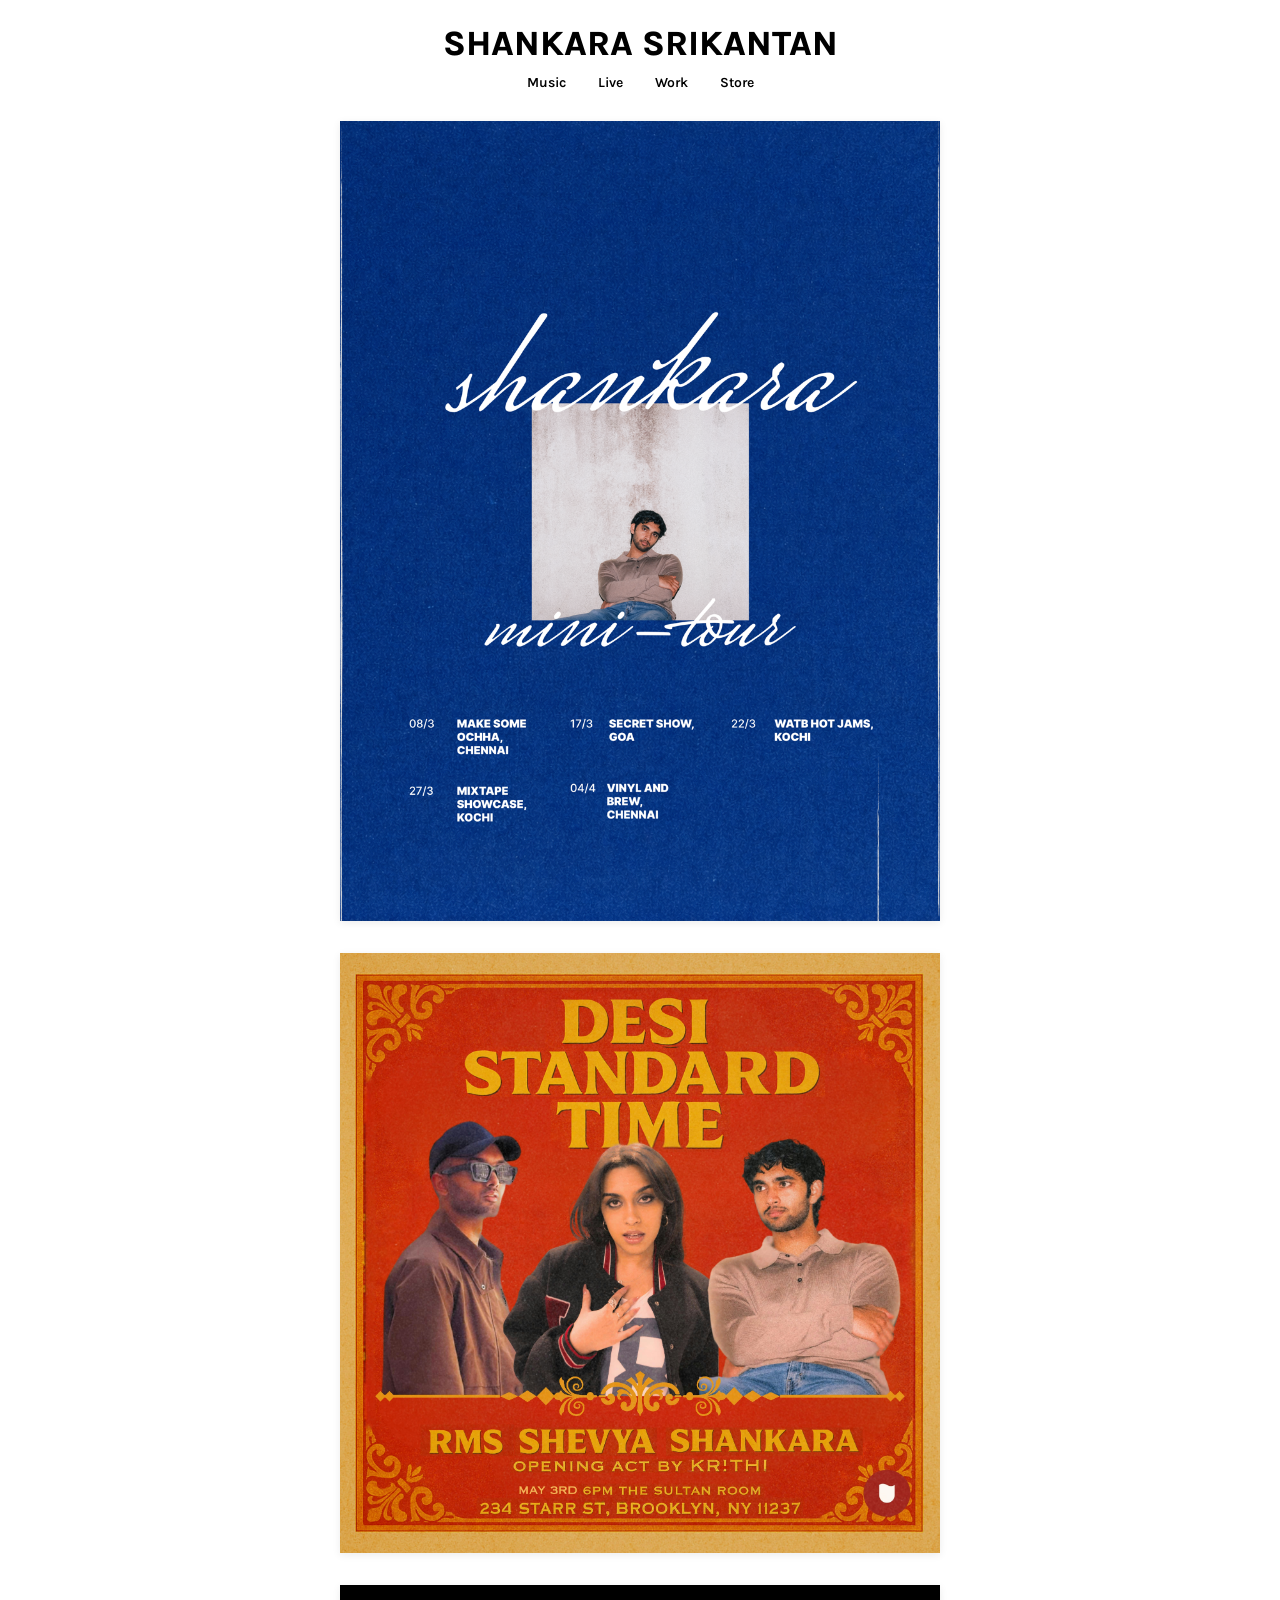
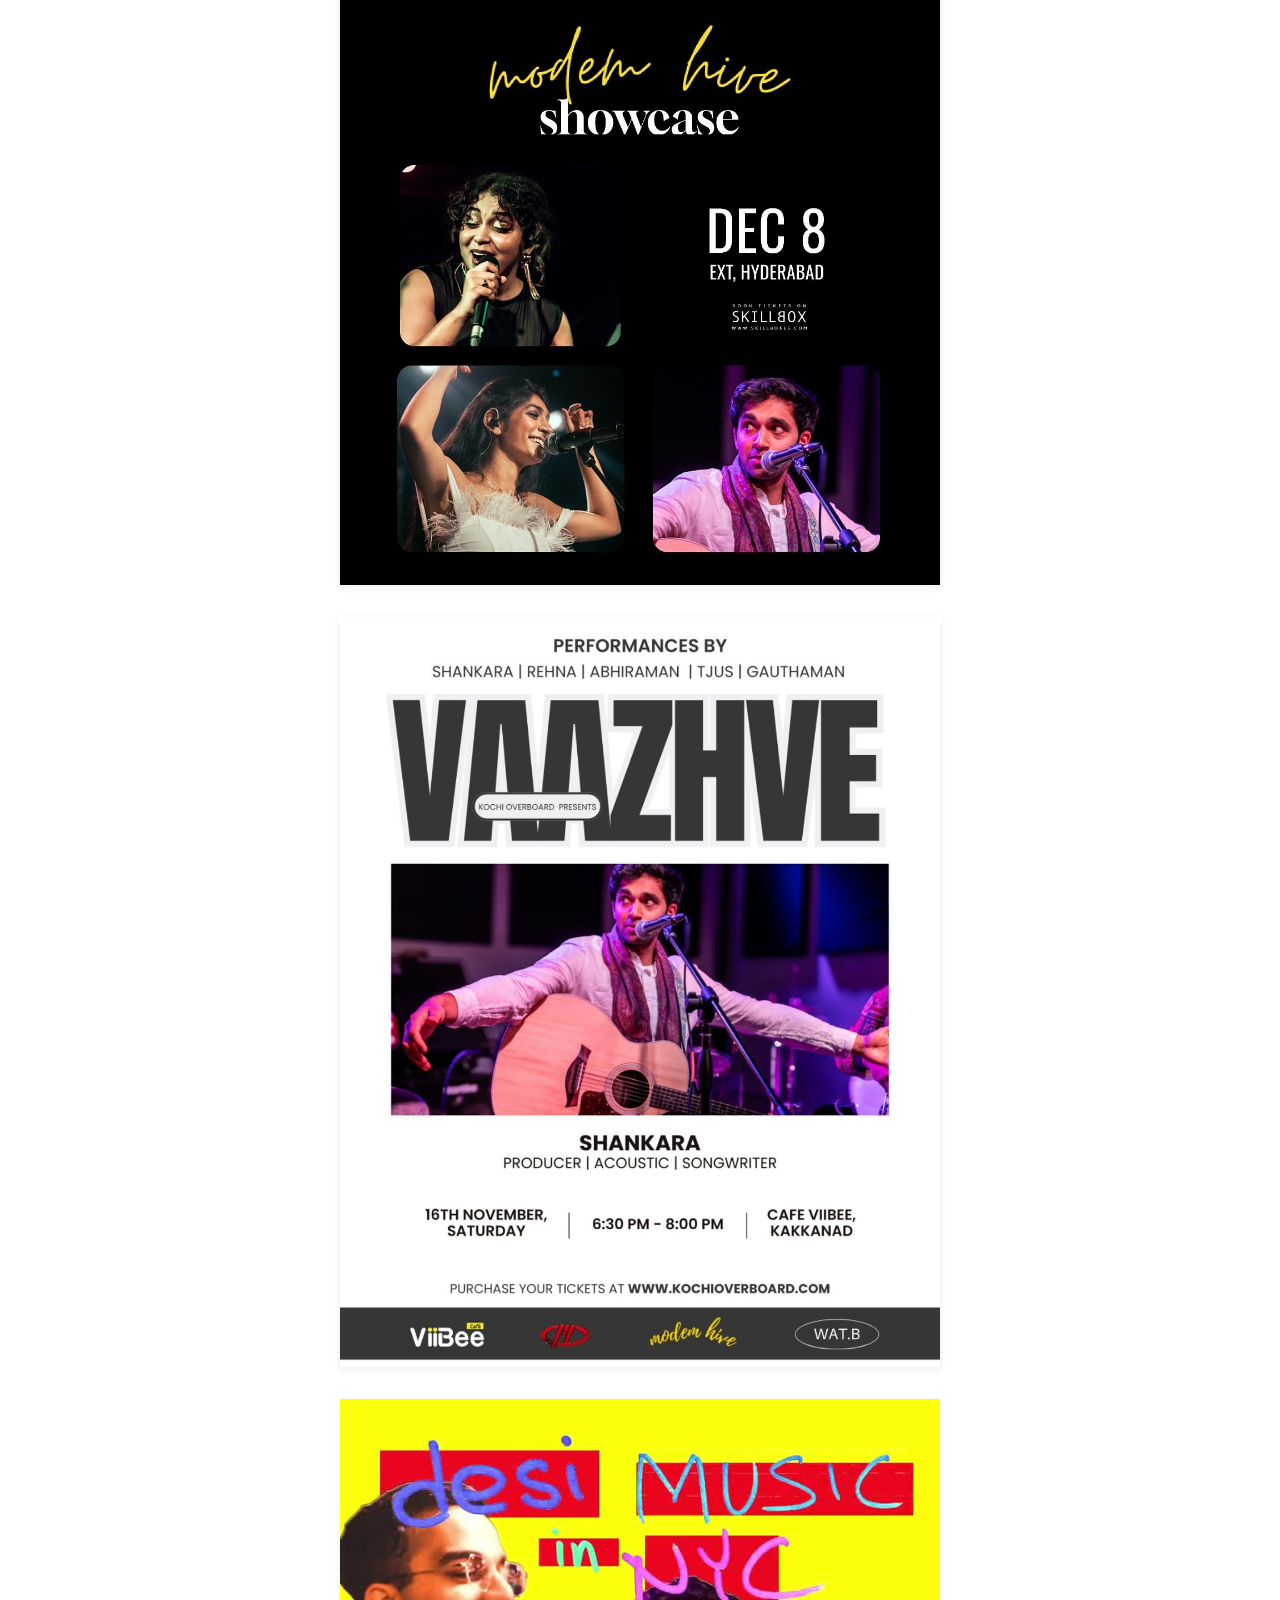
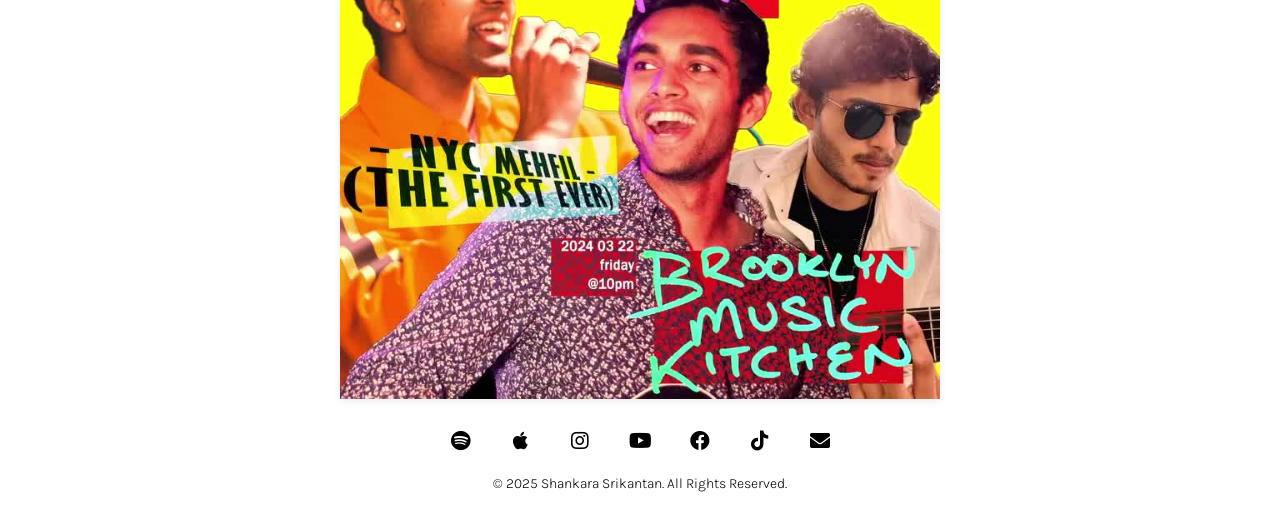
==== live/index.html @ 523572f5 "Major site update: new pages, store items, clean URLs, and media updates - Restructured pages to fol" ====
<!DOCTYPE html>
<html lang="en">
<head>
  <meta charset="UTF-8" />
  <meta name="viewport" content="width=device-width, initial-scale=1.0" />
  <title>Live — Shankara Srikantan</title>
  <meta name="description" content="Live performances and tour posters by Shankara Srikantan">

  <link rel="icon" href="/media/favicon_letters.png" />
  <link rel="stylesheet" href="https://use.fontawesome.com/releases/v5.15.4/css/all.css">
  <link href="https://fonts.googleapis.com/css2?family=Karla:wght@200..800&display=swap" rel="stylesheet">
  <link rel="stylesheet" href="/styles.css" />
</head>

<script>
    async function loadPartial(id, file){
      const res = await fetch(file);
      document.getElementById(id).innerHTML = await res.text();
    }
    loadPartial('header-slot', '/header.html');
    loadPartial('footer-slot', '/footer.html');
  </script>

<body class="page">

    <div id="header-slot"></div>

  <!-- Live Posters -->
  <div class="live-feed">
    <img class="live-poster" src="/media/Shankara India Tour 2026 Poster.png" alt="Shankara India Tour 2026" loading="lazy">
    <img class="live-poster" src="/media/dstposter.jpg" alt="DST" loading="lazy">
    <img class="live-poster" src="/media/modemhive.jpg" alt="Modem Hive" loading="lazy">
    <img class="live-poster" src="/media/vaazhvekochi.jpg" alt="Vaazhve Kochi" loading="lazy">
    <img class="live-poster" src="/media/nycmehfil.jpeg" alt="NYC Mehfil" loading="lazy">
  </div>

  <div id="footer-slot"></div>

</body>
</html>
---- styles.css ----
a {
    color: inherit;
    text-decoration: none;
  }

.logo {
    font-family: 'Karla', sans-serif;
    font-weight: 750;
    font-size: 28px;
  }

.header {
    text-align: center;
}

#sub-logo {
    color: gray;
    font-family: 'Karla', sans-serif;
    font-weight: 400;
    font-size: 16px;
    margin-top: 0;
    padding-top: 5px;
    padding-bottom: 10px;

}

#desktop-logo {
    font-family: 'Karla', sans-serif;
    font-weight: 750;
    font-size: 35px;
    display: none;
    margin-bottom: 0;
    padding-bottom: 0px;

}

#mobile-logo {
    font-family: 'Karla', sans-serif;
    font-weight: 750;
    font-size: 28px;
    padding: 0;
    margin-bottom: 0;
}

/* NEW ✱  NAV  ✱  (just 1 rule)
   ───────────────────────── */
   .nav{
    display:flex;
    justify-content:center;
    gap:2rem;
    font-family:'Karla',sans-serif;
    font-weight:600;
    font-size:14px;
    margin-top:10px;
    margin-bottom:30px;
  }

  /* NEW ✱  HERO / VIDEO  ✱  (2 rules)
   ───────────────────────── */
.hero {
    display:flex;
    justify-content:center;
    /* padding:3rem 1rem; */
    /* padding-top: 1rem;  */
    padding-bottom: 2rem;
    }
.video-wrapper {
    width:100%;
    max-width:800px;
    aspect-ratio:16/9;
    }
.video-wrapper iframe{
    width:100%;
    height:100%;
    border:none;
    /* border-radius:.75rem; */
    }

.footer {
    text-align: center;
    display: flex;
    justify-content: center;
    align-items: center;
    flex-wrap: wrap;
    width: 100%;
    padding: 0;
    /* padding-top: 20px; */
    padding-bottom: 10px;
}

.copyright {
    text-align: center;
    font-family: 'Karla', sans-serif;
    font-weight: 300;
    font-size: 14px;
    padding: 0;
    padding-bottom: 20px;
}

.faw {
    color: black;
    font-size: 16px;
    width: 40px;
    text-decoration: none;
    display: flex;
    justify-content: center;
    align-items: center;
    margin: 0;
    padding: 0;
}

.faw:hover {
    transform: scale(1.1);

}

/* container */
.center {
    display: flex;
    justify-content: center;    
    align-items: center;
}

.grid {
    display: grid;
    grid-template-columns: repeat(3, minmax(0, 1fr));
    max-width: 1000px; /* ← controls total width */
    gap: 8px;
    width: auto;
    margin: 0;
    /* padding: 0; */
    padding-bottom: 2rem;
}

.pics {
    display:block;            /* kills inline baseline */
    width: 100%;
    aspect-ratio: 1 / 1;
    margin: 0;
    padding: 0;
    object-fit:cover;
   }
   
   .pics:hover {
       opacity: 95%;
       cursor: pointer;
     }
   

/* tablet breakpoint */
@media (min-width:600px) {
    .grid {
        grid-template-columns: repeat(3, minmax(0, 1fr));
        gap: 8px;

    }
    .faw {
        width: 60px;
        font-size: 20px;
    }
    #mobile-logo {
        display: none;
    }
    #desktop-logo {
        display: block;
    }
    /* .pics {
        width: 300px;
        height: 300px;
       } */
}

/* desktop breakpoint */
@media (min-width:900px) {
    .grid {
        grid-template-columns: repeat(4, minmax(0, 1fr));
        gap: 8px;
    }
    #mobile-logo {
        display: none;
    }
    #desktop-logo {
        display: block;
    }
    /* .pics {
        width: 300px;
        height: 300px;
       } */
}

.live-feed {
    display: flex;
    flex-direction: column;
    align-items: center;
    gap: 2rem;
    max-width: 800px;
    margin: 0 auto;
    /* padding: 3rem 1rem; */
    padding-bottom: 2rem;
  }
  
  .live-poster {
    width: 100%;
    max-width: 600px;
    /* border-radius: 6px; */
    box-shadow: 0 2px 8px rgba(0,0,0,0.08);
  }
  
  .live-poster:hover {
    transform: scale(1.01);
    transition: 0.2s ease;
  }
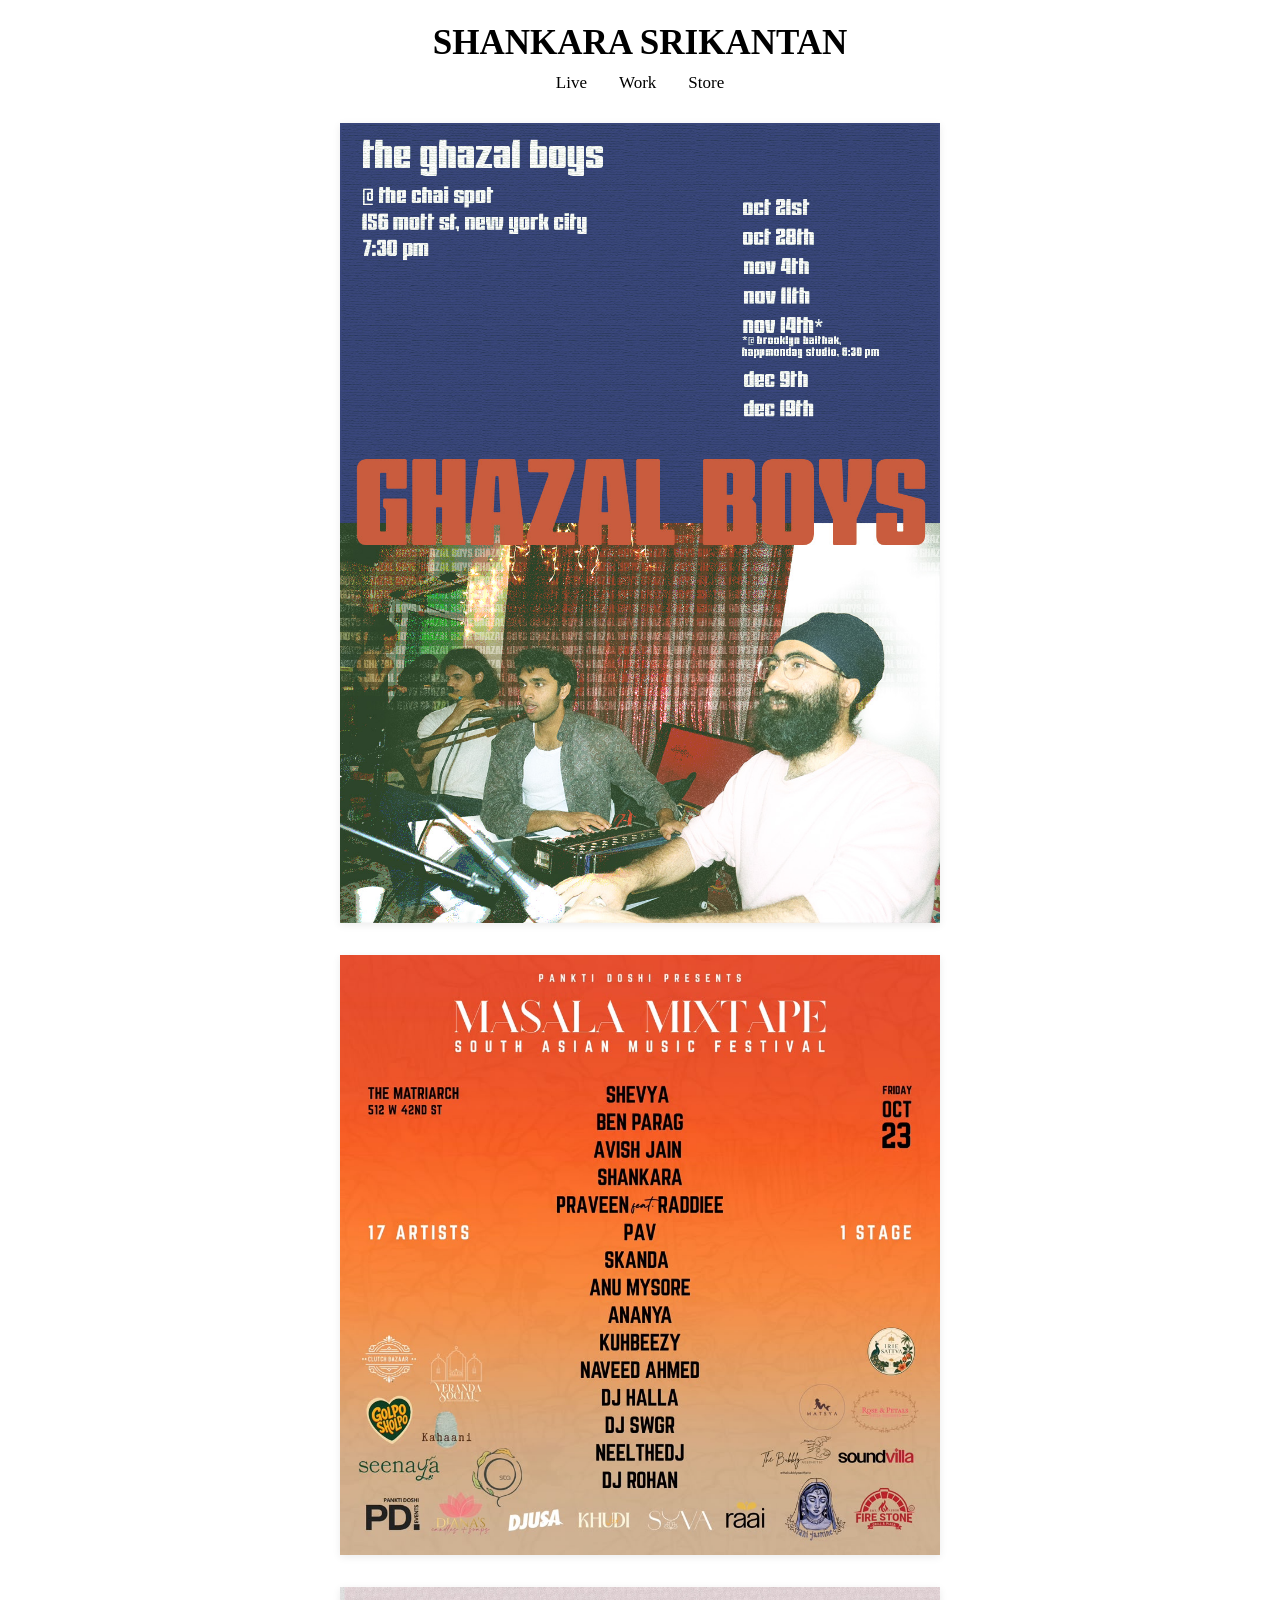
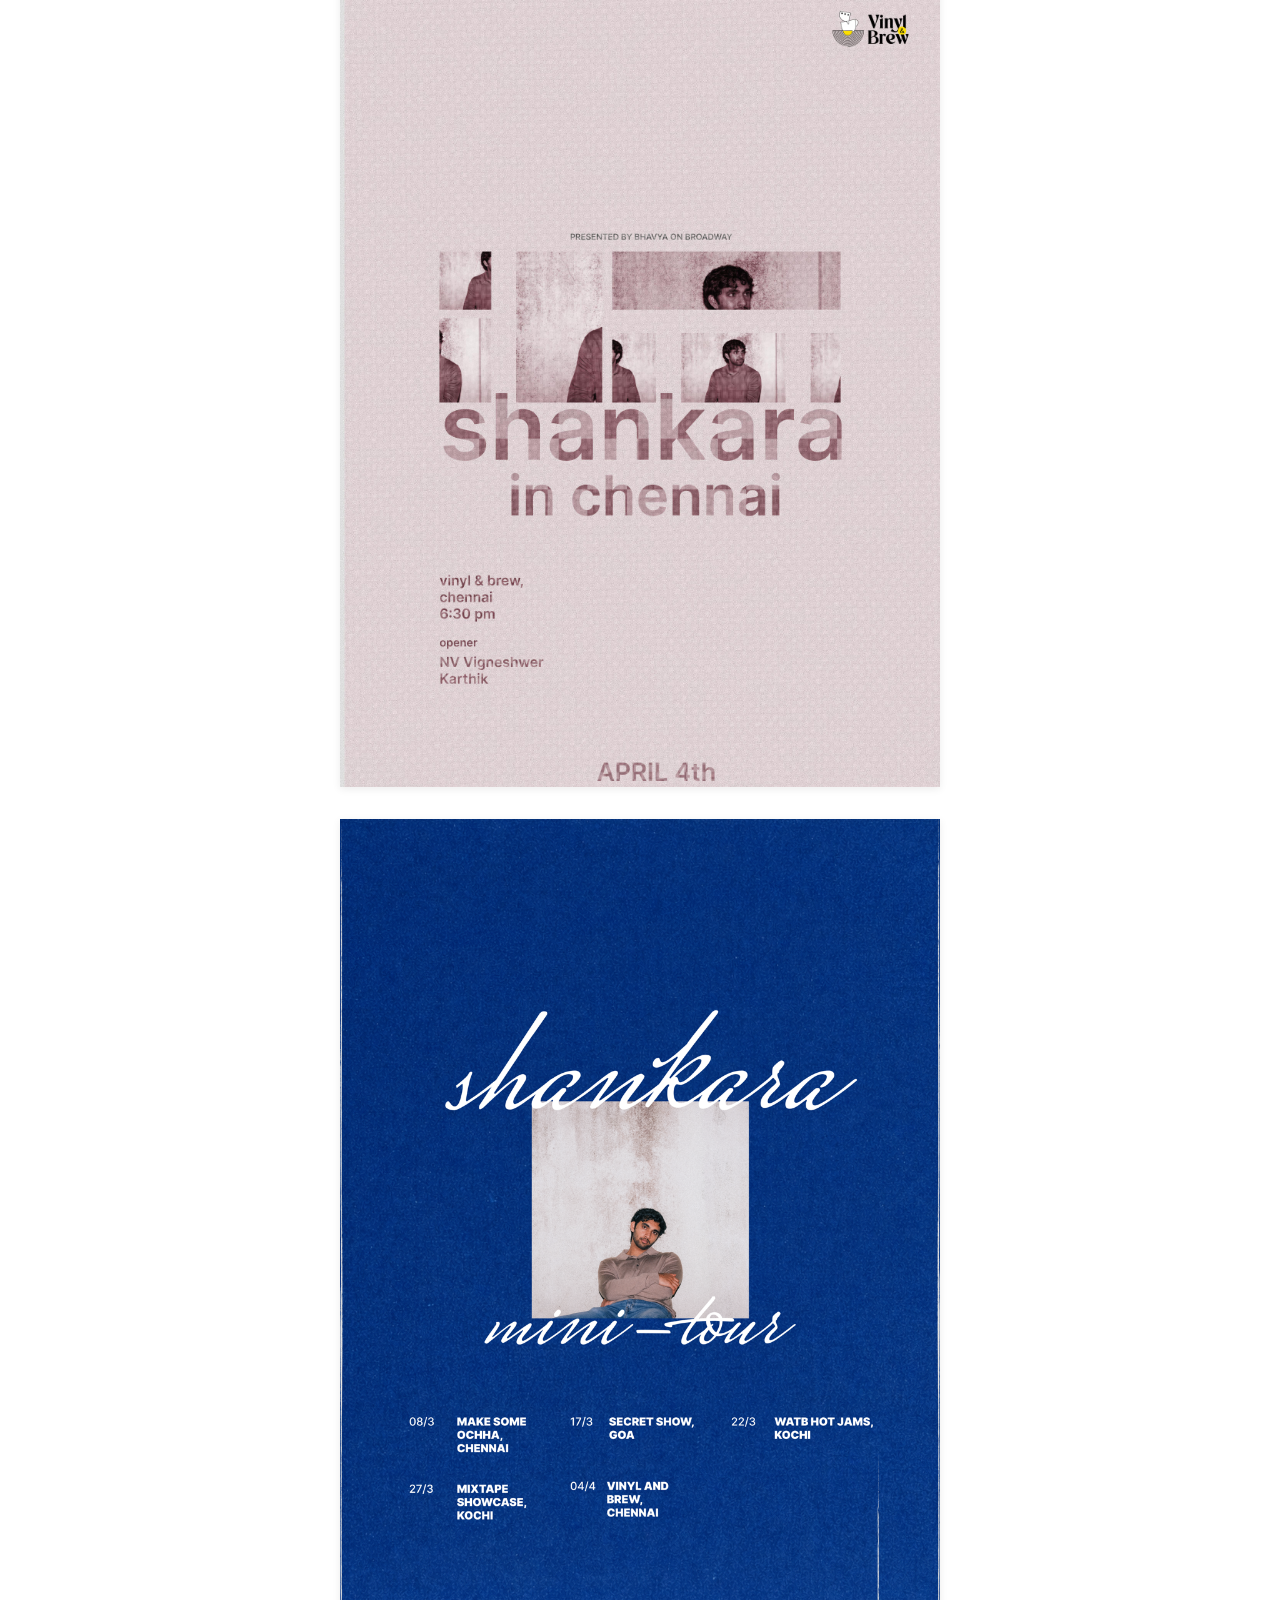
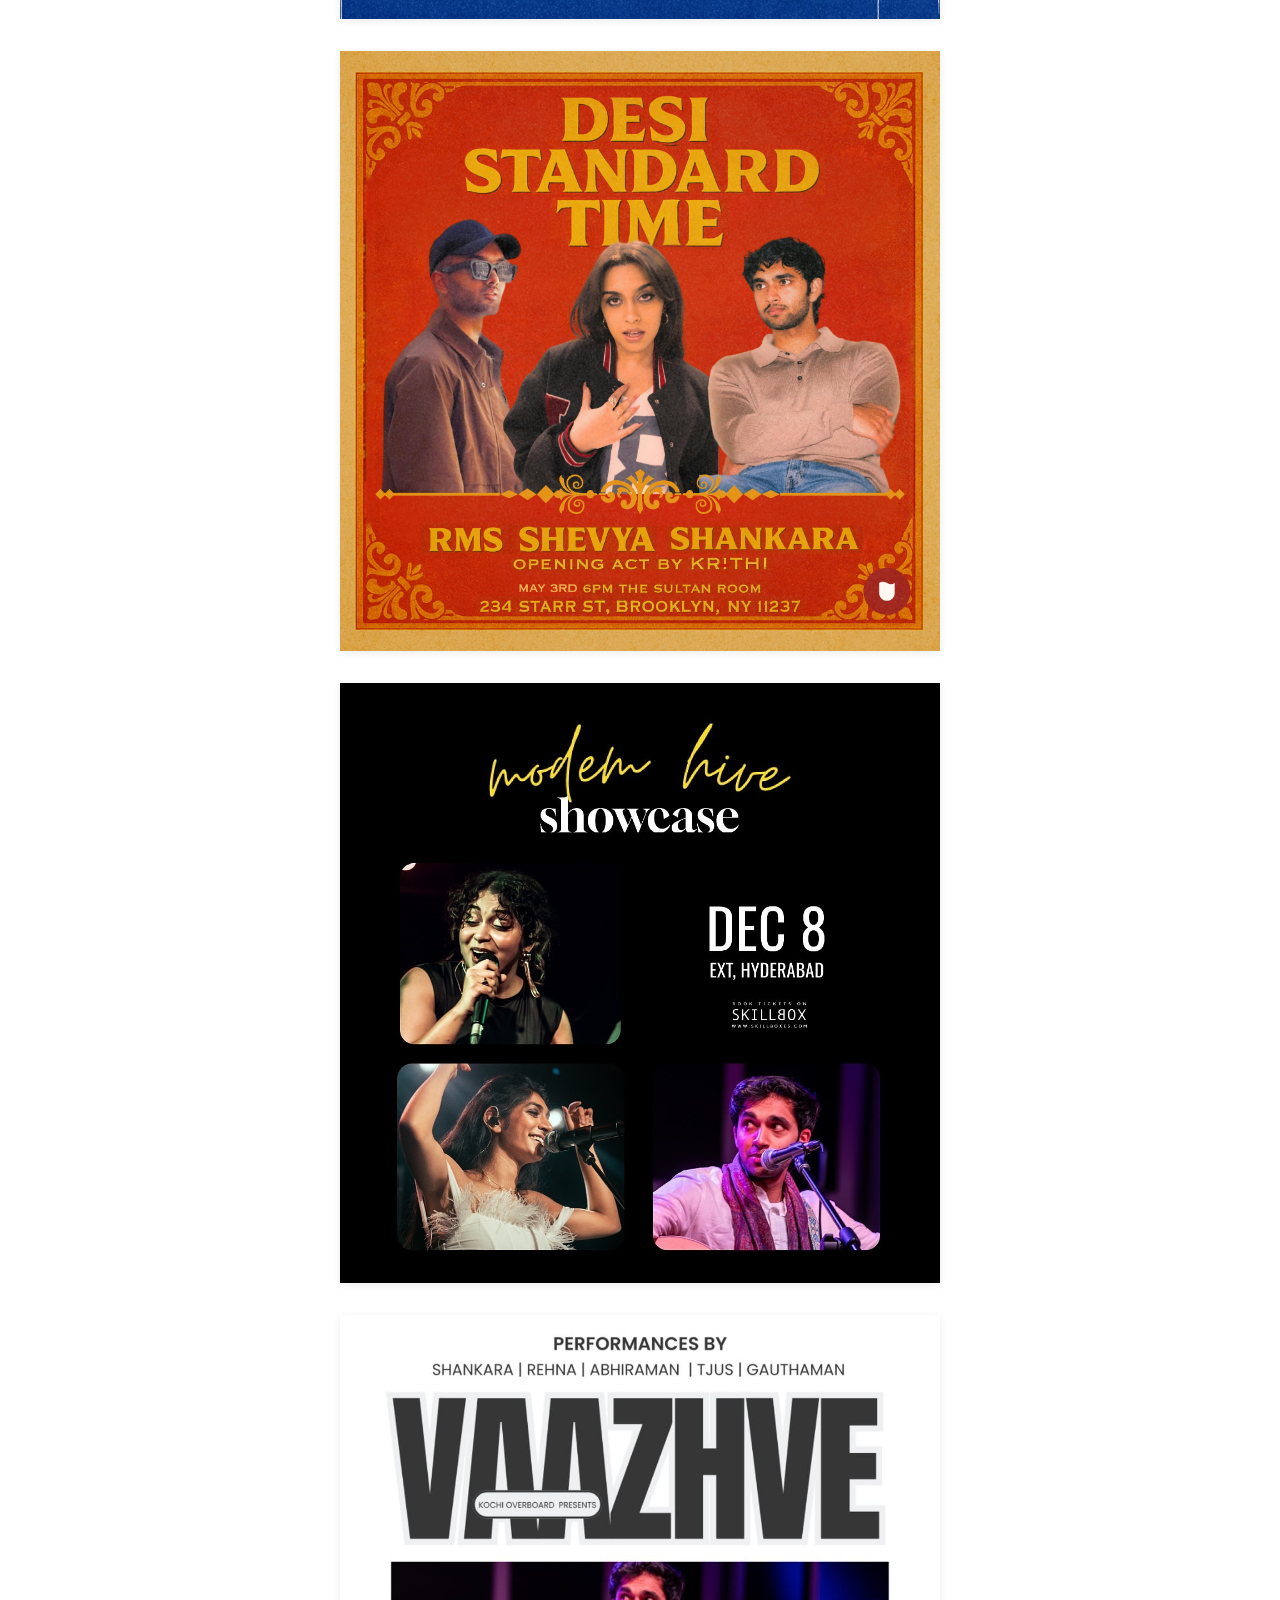
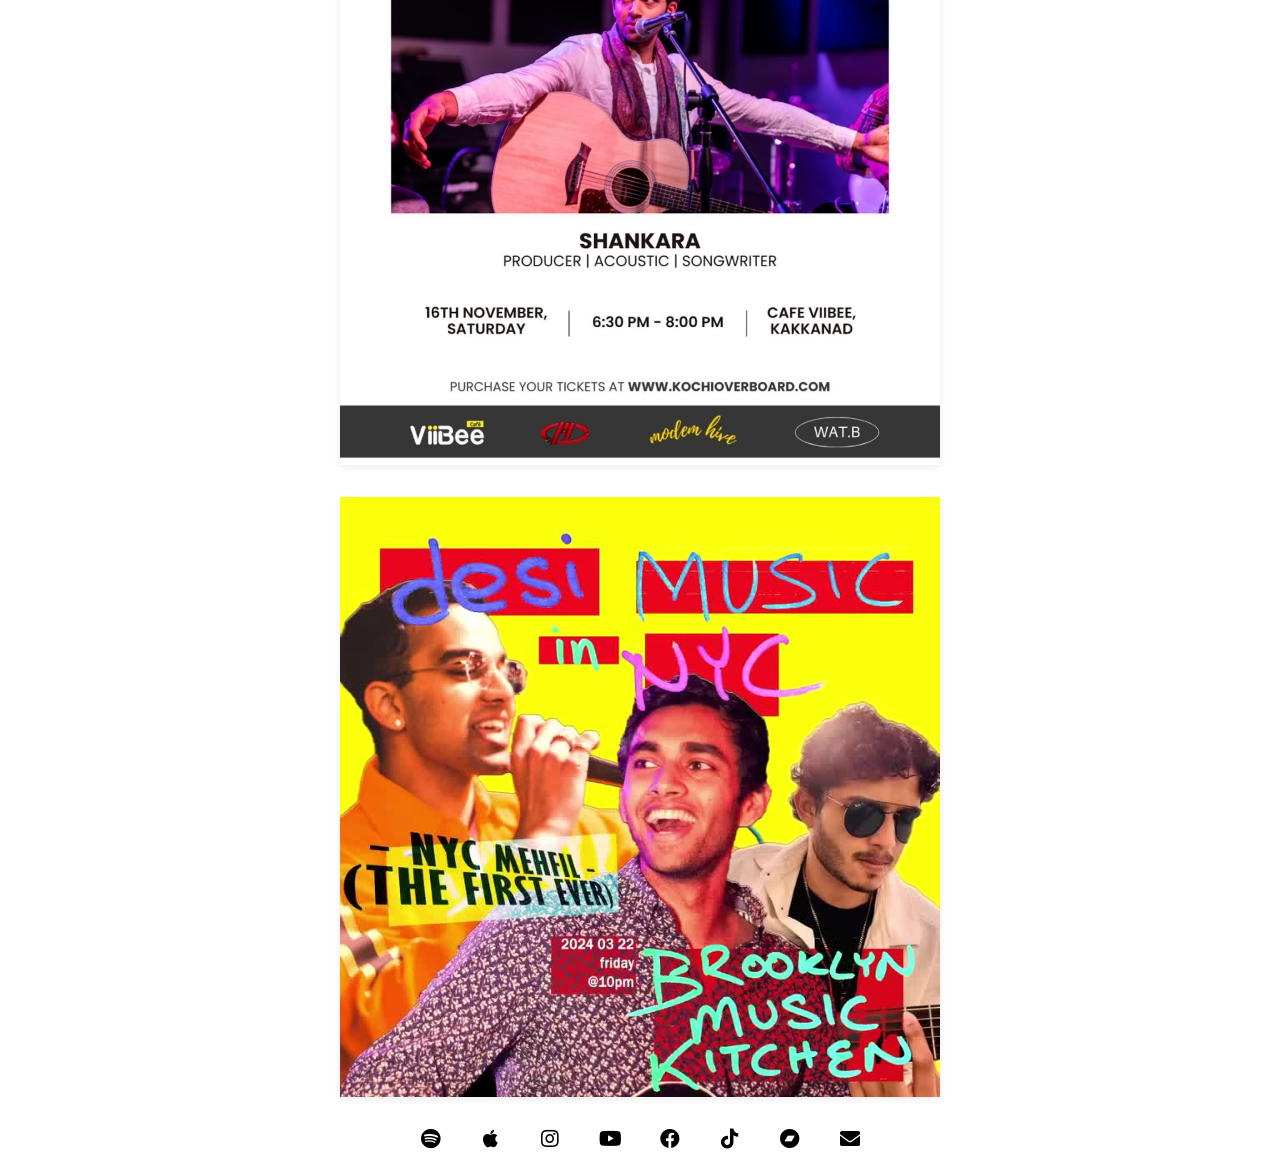
==== commit 22c73e86: "Update site content: new media, updated pages, remove old assets Co-Authored-By: Claude Sonnet 4.6 <" ====
--- a/live/index.html
+++ b/live/index.html
@@ -8,7 +8,6 @@
 
   <link rel="icon" href="/media/favicon_letters.png" />
   <link rel="stylesheet" href="https://use.fontawesome.com/releases/v5.15.4/css/all.css">
-  <link href="https://fonts.googleapis.com/css2?family=Karla:wght@200..800&display=swap" rel="stylesheet">
   <link rel="stylesheet" href="/styles.css" />
 </head>
 
@@ -27,6 +26,9 @@
 
   <!-- Live Posters -->
   <div class="live-feed">
+    <img class="live-poster" src="/media/ghazalboys.png" alt="The Ghazal Boys" loading="lazy">
+    <img class="live-poster" src="/media/masalamixtape.png" alt="Masala Mixtape" loading="lazy">
+    <img class="live-poster" src="/media/vinylandbrew.jpeg" alt="Shankara in Chennai" loading="lazy">
     <img class="live-poster" src="/media/Shankara India Tour 2026 Poster.png" alt="Shankara India Tour 2026" loading="lazy">
     <img class="live-poster" src="/media/dstposter.jpg" alt="DST" loading="lazy">
     <img class="live-poster" src="/media/modemhive.jpg" alt="Modem Hive" loading="lazy">
--- a/styles.css
+++ b/styles.css
@@ -1,10 +1,14 @@
+:root {
+  --font: var(--font);
+}
+
 a {
     color: inherit;
     text-decoration: none;
   }
 
 .logo {
-    font-family: 'Karla', sans-serif;
+    font-family: var(--font);
     font-weight: 750;
     font-size: 28px;
   }
@@ -15,7 +19,7 @@
 
 #sub-logo {
     color: gray;
-    font-family: 'Karla', sans-serif;
+    font-family: var(--font);
     font-weight: 400;
     font-size: 16px;
     margin-top: 0;
@@ -25,7 +29,7 @@
 }
 
 #desktop-logo {
-    font-family: 'Karla', sans-serif;
+    font-family: var(--font);
     font-weight: 750;
     font-size: 35px;
     display: none;
@@ -35,7 +39,7 @@
 }
 
 #mobile-logo {
-    font-family: 'Karla', sans-serif;
+    font-family: var(--font);
     font-weight: 750;
     font-size: 28px;
     padding: 0;
@@ -48,9 +52,9 @@
     display:flex;
     justify-content:center;
     gap:2rem;
-    font-family:'Karla',sans-serif;
-    font-weight:600;
-    font-size:14px;
+    font-family:var(--font);
+    font-weight:400;
+    font-size:17px;
     margin-top:10px;
     margin-bottom:30px;
   }
@@ -90,8 +94,9 @@
 
 .copyright {
     text-align: center;
-    font-family: 'Karla', sans-serif;
-    font-weight: 300;
+    font-family: var(--font);
+    font-weight: 400;
+    color: #999;
     font-size: 14px;
     padding: 0;
     padding-bottom: 20px;
